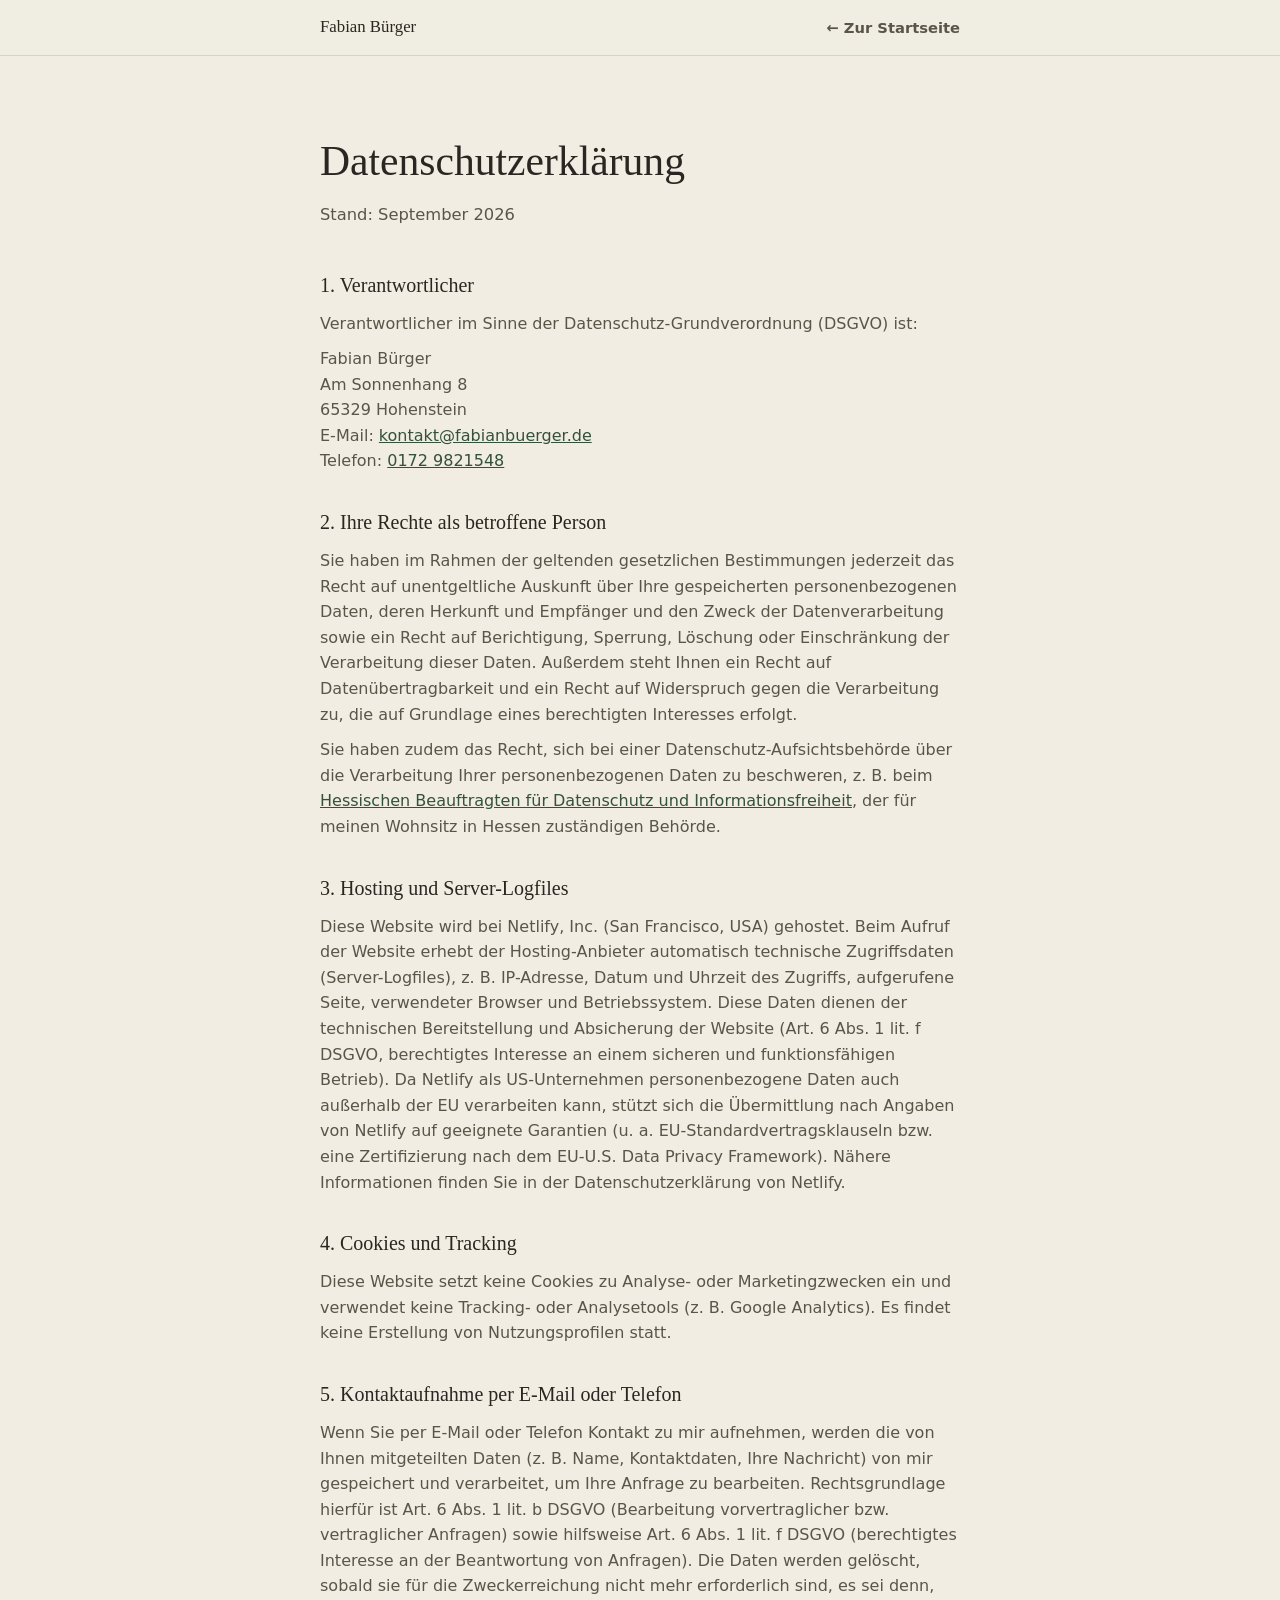
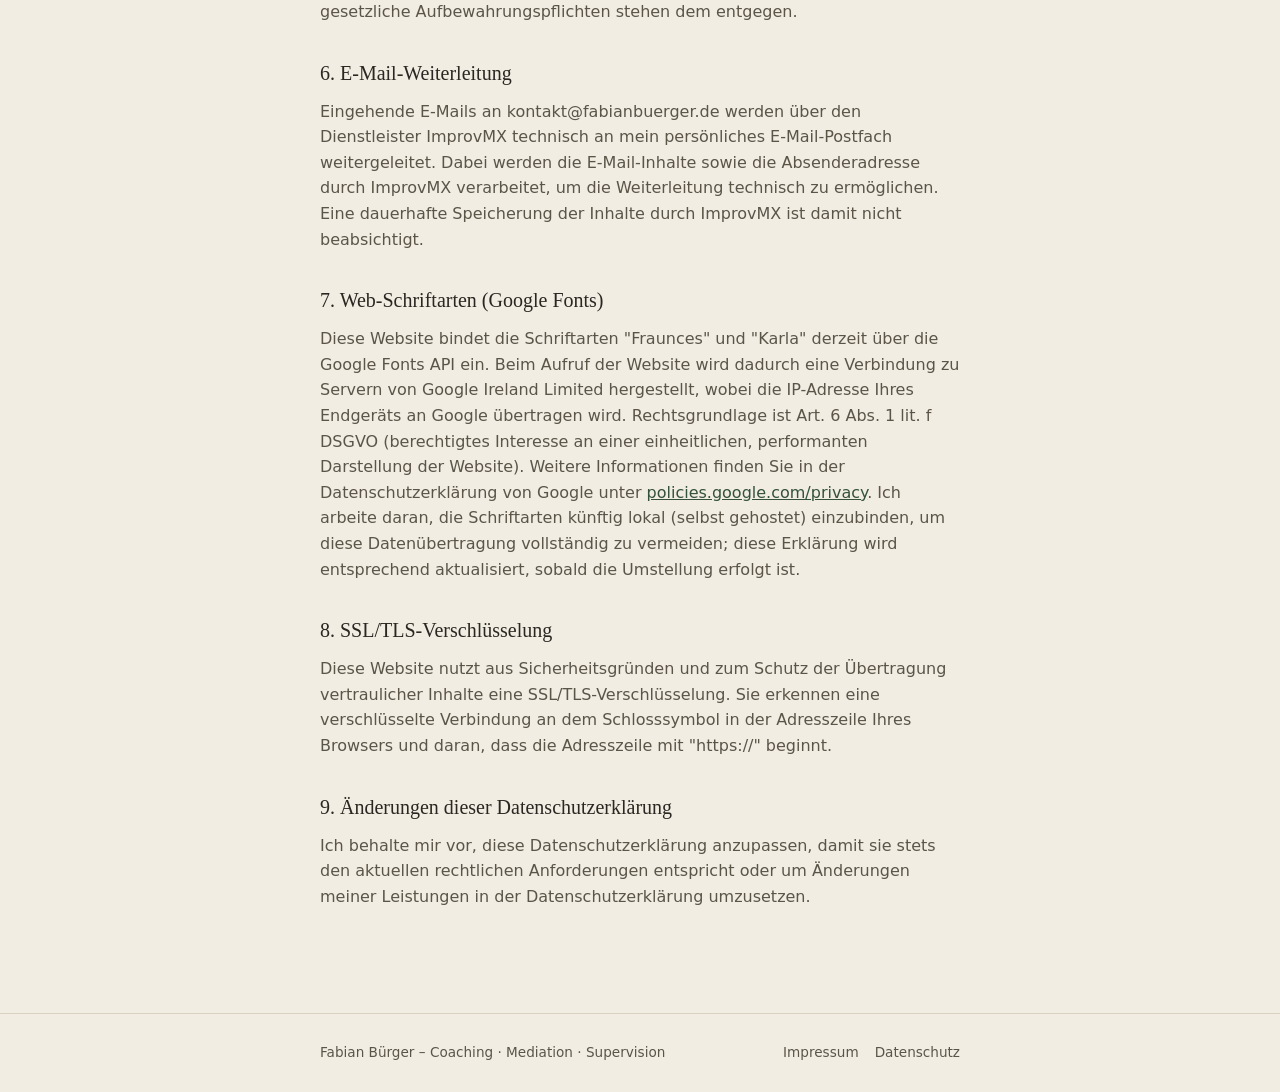
==== datenschutz.html @ 9b211575 "Create datenschutz.html" ====
<!DOCTYPE html>
<html lang="de">
<head>
<meta charset="UTF-8">
<meta name="viewport" content="width=device-width, initial-scale=1.0">
<meta name="description" content="Datenschutzerklärung von Fabian Bürger – Coaching, Mediation und Supervision.">
<meta name="robots" content="index, follow">
<link rel="canonical" href="https://fabianbuerger.de/datenschutz.html">
<title>Datenschutzerklärung – Fabian Bürger</title>
<style>
  :root{
    --bg: #F1EDE3;
    --bg-alt: #E7E2D2;
    --card: #FBFAF6;
    --ink: #2A2621;
    --ink-soft: #5B5548;
    --accent: #33513C;
    --accent-ink: #F1EDE3;
    --accent-soft: #DCE3D2;
    --line: #D9D2C0;
    --focus: #33513C;
  }
  @media (prefers-color-scheme: dark){
    :root:not([data-theme="light"]){
      --bg: #17150F;
      --bg-alt: #201D16;
      --card: #1E1B14;
      --ink: #EDE7D9;
      --ink-soft: #AFA791;
      --accent: #8CB393;
      --accent-ink: #14170F;
      --accent-soft: #2B3527;
      --line: #38331F;
      --focus: #8CB393;
    }
  }
  :root[data-theme="dark"]{
    --bg: #17150F;
    --bg-alt: #201D16;
    --card: #1E1B14;
    --ink: #EDE7D9;
    --ink-soft: #AFA791;
    --accent: #8CB393;
    --accent-ink: #14170F;
    --accent-soft: #2B3527;
    --line: #38331F;
    --focus: #8CB393;
  }
  *{box-sizing:border-box;}
  body{
    margin:0;
    background:var(--bg);
    color:var(--ink);
    font-family:'Karla', ui-sans-serif, system-ui, sans-serif;
    line-height:1.6;
    -webkit-font-smoothing:antialiased;
  }
  h1,h2{
    font-family:'Fraunces', Georgia, 'Times New Roman', serif;
    font-weight:500;
    text-wrap:balance;
    color:var(--ink);
  }
  a{color:var(--accent);}
  a:focus-visible{outline:2px solid var(--focus); outline-offset:3px;}
  .wrap{max-width:720px; margin-inline:auto; padding-inline:clamp(16px, 5vw, 40px);}
  header.site{
    border-bottom:1px solid var(--line);
    background:color-mix(in srgb, var(--bg) 88%, transparent);
  }
  .nav-row{display:flex; align-items:center; justify-content:space-between; padding-block:14px; gap:16px;}
  .wordmark{
    font-family:'Fraunces', serif; font-weight:500; font-size:1.05rem;
    text-decoration:none; color:var(--ink);
  }
  .back-link{font-size:0.92rem; font-weight:600; color:var(--ink-soft); text-decoration:none;}
  .back-link:hover{color:var(--accent);}
  main{padding-block:clamp(40px, 8vw, 72px);}
  h1{font-size:clamp(2rem, 4.5vw, 2.6rem); margin:0 0 8px;}
  main > .wrap > p.lede{color:var(--ink-soft); margin:0 0 40px; font-size:1.02rem;}
  section{margin-bottom:32px;}
  h2{font-size:1.25rem; margin:0 0 10px;}
  p{margin:0 0 10px; color:var(--ink-soft); font-size:1rem;}
  p strong{color:var(--ink);}
  ul{margin:0 0 10px; padding-left:20px; color:var(--ink-soft);}
  li{margin-bottom:4px;}
  address{font-style:normal; color:var(--ink-soft);}
  footer.site{
    border-top:1px solid var(--line);
    padding-block:28px;
    font-size:0.85rem;
    color:var(--ink-soft);
  }
  footer.site .wrap{display:flex; justify-content:space-between; flex-wrap:wrap; gap:8px;}
  .footer-links{display:flex; gap:16px;}
  .footer-links a{color:var(--ink-soft); text-decoration:none;}
  .footer-links a:hover{color:var(--accent);}
</style>
</head>
<body>

<header class="site">
  <div class="wrap nav-row">
    <a class="wordmark" href="/">Fabian Bürger</a>
    <a class="back-link" href="/">&larr; Zur Startseite</a>
  </div>
</header>

<main>
  <div class="wrap">
    <h1>Datenschutzerklärung</h1>
    <p class="lede">Stand: September 2026</p>

    <section>
      <h2>1. Verantwortlicher</h2>
      <p>Verantwortlicher im Sinne der Datenschutz-Grundverordnung (DSGVO) ist:</p>
      <address>
        Fabian Bürger<br>
        Am Sonnenhang 8<br>
        65329 Hohenstein<br>
        E-Mail: <a href="mailto:kontakt@fabianbuerger.de">kontakt@fabianbuerger.de</a><br>
        Telefon: <a href="tel:+491729821548">0172 9821548</a>
      </address>
    </section>

    <section>
      <h2>2. Ihre Rechte als betroffene Person</h2>
      <p>Sie haben im Rahmen der geltenden gesetzlichen Bestimmungen jederzeit das Recht auf unentgeltliche
      Auskunft über Ihre gespeicherten personenbezogenen Daten, deren Herkunft und Empfänger und den Zweck
      der Datenverarbeitung sowie ein Recht auf Berichtigung, Sperrung, Löschung oder Einschränkung der
      Verarbeitung dieser Daten. Außerdem steht Ihnen ein Recht auf Datenübertragbarkeit und ein Recht auf
      Widerspruch gegen die Verarbeitung zu, die auf Grundlage eines berechtigten Interesses erfolgt.</p>
      <p>Sie haben zudem das Recht, sich bei einer Datenschutz-Aufsichtsbehörde über die Verarbeitung Ihrer
      personenbezogenen Daten zu beschweren, z.&nbsp;B. beim
      <a href="https://datenschutz.hessen.de" target="_blank" rel="noopener">Hessischen Beauftragten für
      Datenschutz und Informationsfreiheit</a>, der für meinen Wohnsitz in Hessen zuständigen Behörde.</p>
    </section>

    <section>
      <h2>3. Hosting und Server-Logfiles</h2>
      <p>Diese Website wird bei Netlify, Inc. (San Francisco, USA) gehostet. Beim Aufruf der Website
      erhebt der Hosting-Anbieter automatisch technische Zugriffsdaten (Server-Logfiles), z.&nbsp;B.
      IP-Adresse, Datum und Uhrzeit des Zugriffs, aufgerufene Seite, verwendeter Browser und
      Betriebssystem. Diese Daten dienen der technischen Bereitstellung und Absicherung der Website
      (Art. 6 Abs. 1 lit. f DSGVO, berechtigtes Interesse an einem sicheren und funktionsfähigen Betrieb).
      Da Netlify als US-Unternehmen personenbezogene Daten auch außerhalb der EU verarbeiten kann, stützt
      sich die Übermittlung nach Angaben von Netlify auf geeignete Garantien (u.&nbsp;a.
      EU-Standardvertragsklauseln bzw. eine Zertifizierung nach dem EU-U.S. Data Privacy Framework).
      Nähere Informationen finden Sie in der Datenschutzerklärung von Netlify.</p>
    </section>

    <section>
      <h2>4. Cookies und Tracking</h2>
      <p>Diese Website setzt keine Cookies zu Analyse- oder Marketingzwecken ein und verwendet keine
      Tracking- oder Analysetools (z.&nbsp;B. Google Analytics). Es findet keine Erstellung von
      Nutzungsprofilen statt.</p>
    </section>

    <section>
      <h2>5. Kontaktaufnahme per E-Mail oder Telefon</h2>
      <p>Wenn Sie per E-Mail oder Telefon Kontakt zu mir aufnehmen, werden die von Ihnen mitgeteilten
      Daten (z.&nbsp;B. Name, Kontaktdaten, Ihre Nachricht) von mir gespeichert und verarbeitet, um Ihre
      Anfrage zu bearbeiten. Rechtsgrundlage hierfür ist Art. 6 Abs. 1 lit. b DSGVO (Bearbeitung
      vorvertraglicher bzw. vertraglicher Anfragen) sowie hilfsweise Art. 6 Abs. 1 lit. f DSGVO
      (berechtigtes Interesse an der Beantwortung von Anfragen). Die Daten werden gelöscht, sobald sie
      für die Zweckerreichung nicht mehr erforderlich sind, es sei denn, gesetzliche
      Aufbewahrungspflichten stehen dem entgegen.</p>
    </section>

    <section>
      <h2>6. E-Mail-Weiterleitung</h2>
      <p>Eingehende E-Mails an kontakt@fabianbuerger.de werden über den Dienstleister ImprovMX technisch
      an mein persönliches E-Mail-Postfach weitergeleitet. Dabei werden die E-Mail-Inhalte sowie die
      Absenderadresse durch ImprovMX verarbeitet, um die Weiterleitung technisch zu ermöglichen. Eine
      dauerhafte Speicherung der Inhalte durch ImprovMX ist damit nicht beabsichtigt.</p>
    </section>

    <section>
      <h2>7. Web-Schriftarten (Google Fonts)</h2>
      <p>Diese Website bindet die Schriftarten "Fraunces" und "Karla" derzeit über die Google Fonts API
      ein. Beim Aufruf der Website wird dadurch eine Verbindung zu Servern von Google Ireland Limited
      hergestellt, wobei die IP-Adresse Ihres Endgeräts an Google übertragen wird. Rechtsgrundlage ist
      Art. 6 Abs. 1 lit. f DSGVO (berechtigtes Interesse an einer einheitlichen, performanten
      Darstellung der Website). Weitere Informationen finden Sie in der Datenschutzerklärung von Google
      unter <a href="https://policies.google.com/privacy" target="_blank" rel="noopener">policies.google.com/privacy</a>.
      Ich arbeite daran, die Schriftarten künftig lokal (selbst gehostet) einzubinden, um diese
      Datenübertragung vollständig zu vermeiden; diese Erklärung wird entsprechend aktualisiert, sobald
      die Umstellung erfolgt ist.</p>
    </section>

    <section>
      <h2>8. SSL/TLS-Verschlüsselung</h2>
      <p>Diese Website nutzt aus Sicherheitsgründen und zum Schutz der Übertragung vertraulicher Inhalte
      eine SSL/TLS-Verschlüsselung. Sie erkennen eine verschlüsselte Verbindung an dem Schlosssymbol in
      der Adresszeile Ihres Browsers und daran, dass die Adresszeile mit "https://" beginnt.</p>
    </section>

    <section>
      <h2>9. Änderungen dieser Datenschutzerklärung</h2>
      <p>Ich behalte mir vor, diese Datenschutzerklärung anzupassen, damit sie stets den aktuellen
      rechtlichen Anforderungen entspricht oder um Änderungen meiner Leistungen in der
      Datenschutzerklärung umzusetzen.</p>
    </section>
  </div>
</main>

<footer class="site">
  <div class="wrap">
    <span>Fabian Bürger &ndash; Coaching · Mediation · Supervision</span>
    <nav class="footer-links">
      <a href="/impressum.html">Impressum</a>
      <a href="/datenschutz.html">Datenschutz</a>
    </nav>
  </div>
</footer>

</body>
</html>
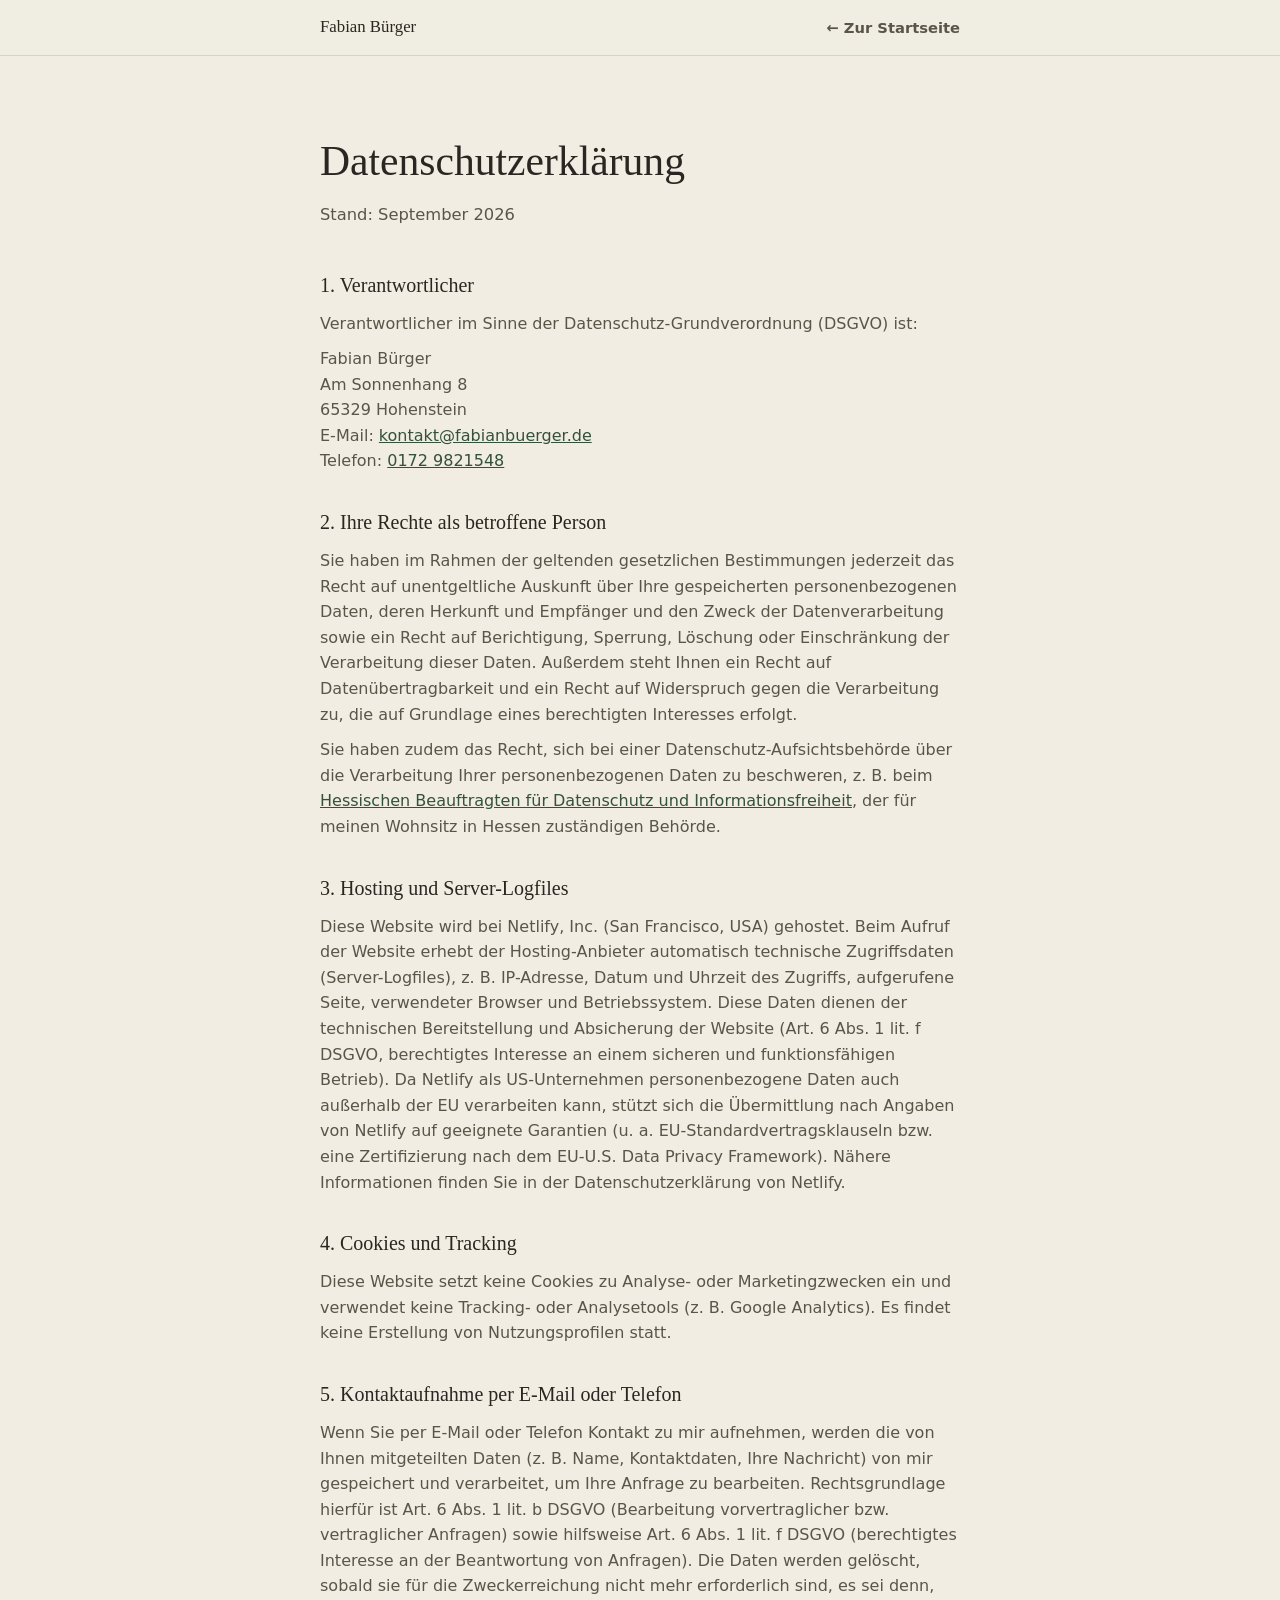
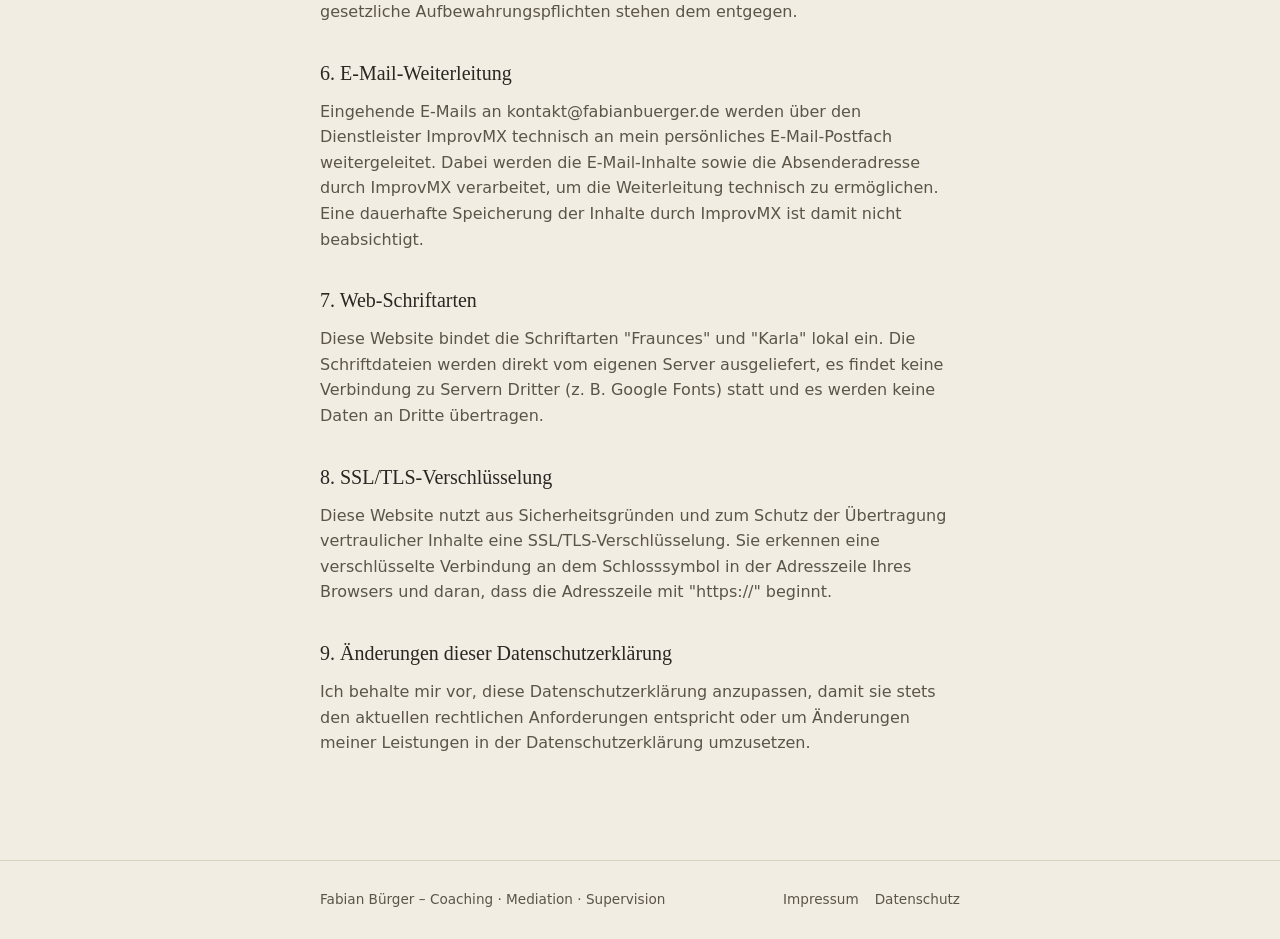
==== commit 3431a68e: "Google Fonts selbst gehostet (Datenschutz), 20->25 Min bereits umgesetzt Co-Authored-By: Claude Sonn" ====
--- a/datenschutz.html
+++ b/datenschutz.html
@@ -176,16 +176,10 @@
     </section>
 
     <section>
-      <h2>7. Web-Schriftarten (Google Fonts)</h2>
-      <p>Diese Website bindet die Schriftarten "Fraunces" und "Karla" derzeit über die Google Fonts API
-      ein. Beim Aufruf der Website wird dadurch eine Verbindung zu Servern von Google Ireland Limited
-      hergestellt, wobei die IP-Adresse Ihres Endgeräts an Google übertragen wird. Rechtsgrundlage ist
-      Art. 6 Abs. 1 lit. f DSGVO (berechtigtes Interesse an einer einheitlichen, performanten
-      Darstellung der Website). Weitere Informationen finden Sie in der Datenschutzerklärung von Google
-      unter <a href="https://policies.google.com/privacy" target="_blank" rel="noopener">policies.google.com/privacy</a>.
-      Ich arbeite daran, die Schriftarten künftig lokal (selbst gehostet) einzubinden, um diese
-      Datenübertragung vollständig zu vermeiden; diese Erklärung wird entsprechend aktualisiert, sobald
-      die Umstellung erfolgt ist.</p>
+      <h2>7. Web-Schriftarten</h2>
+      <p>Diese Website bindet die Schriftarten "Fraunces" und "Karla" lokal ein. Die Schriftdateien
+      werden direkt vom eigenen Server ausgeliefert, es findet keine Verbindung zu Servern Dritter
+      (z.&nbsp;B. Google Fonts) statt und es werden keine Daten an Dritte übertragen.</p>
     </section>
 
     <section>
@@ -216,4 +210,3 @@
 
 </body>
 </html>
-
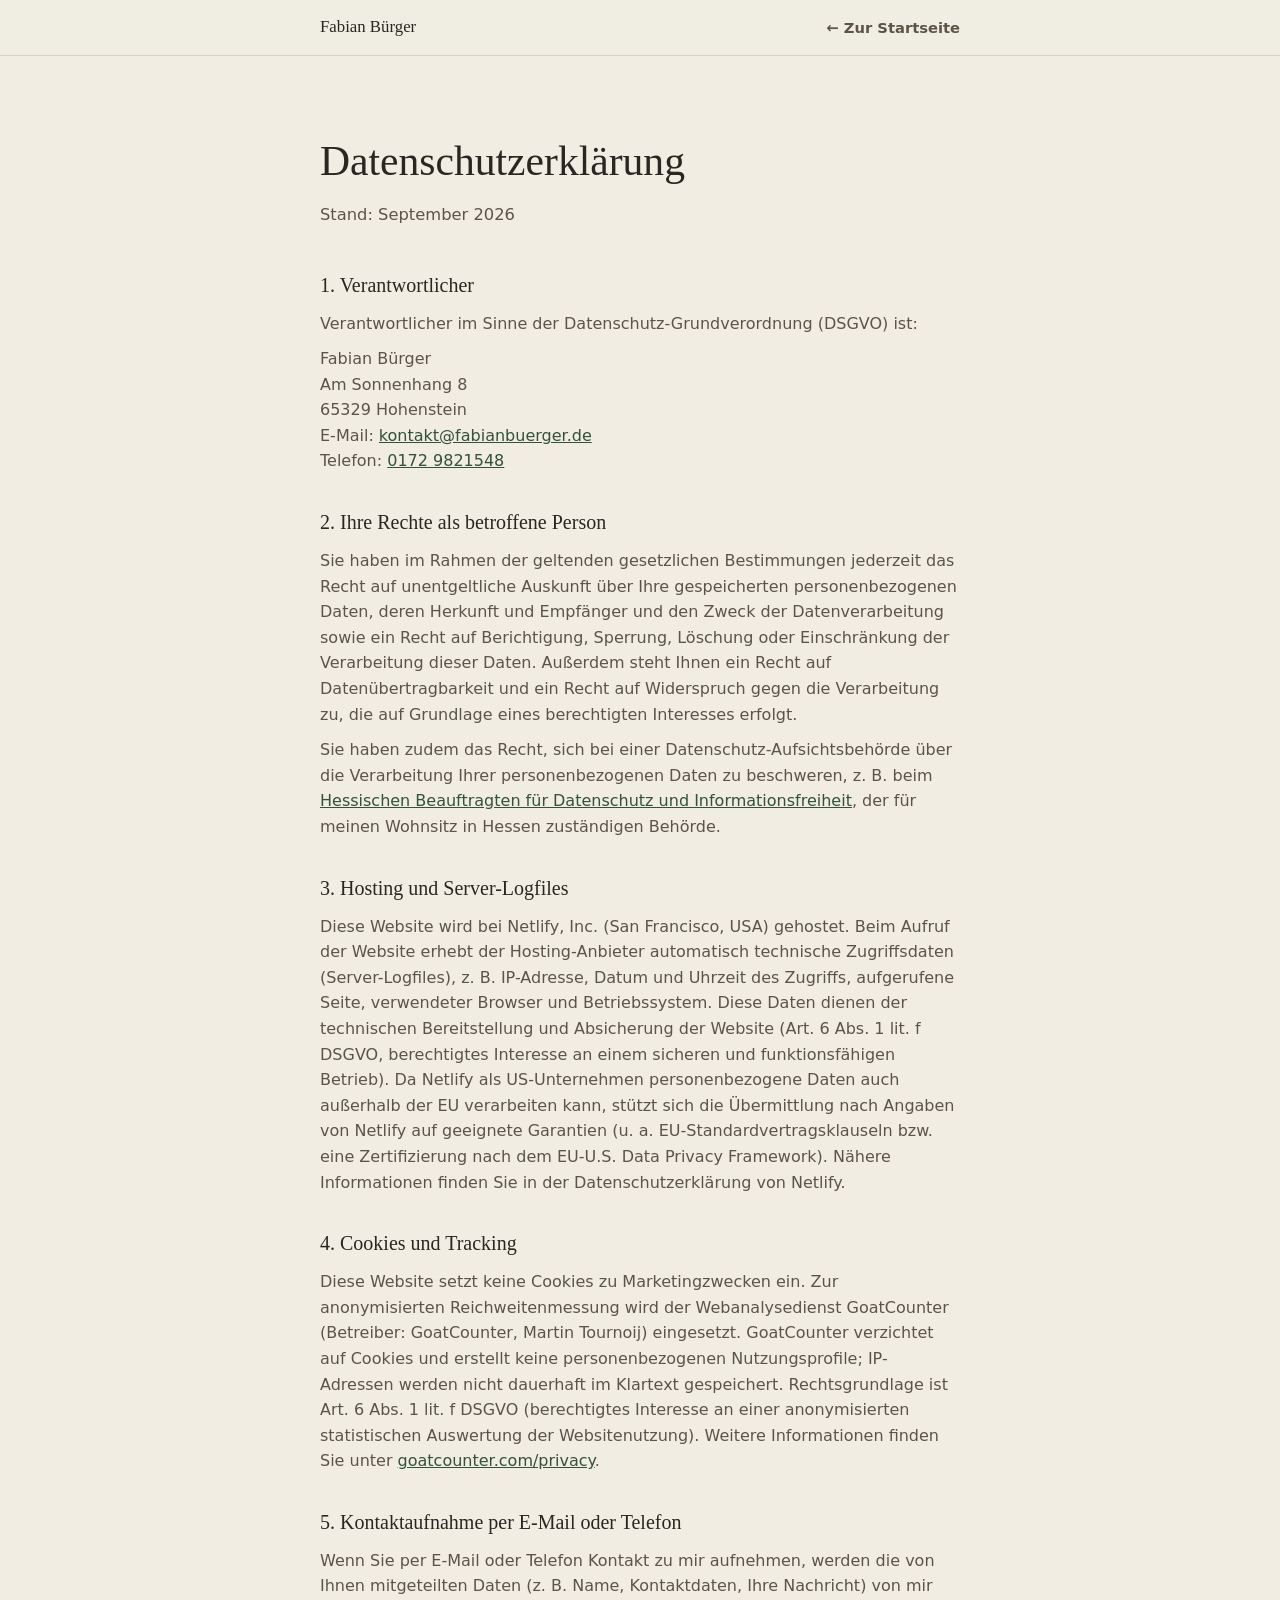
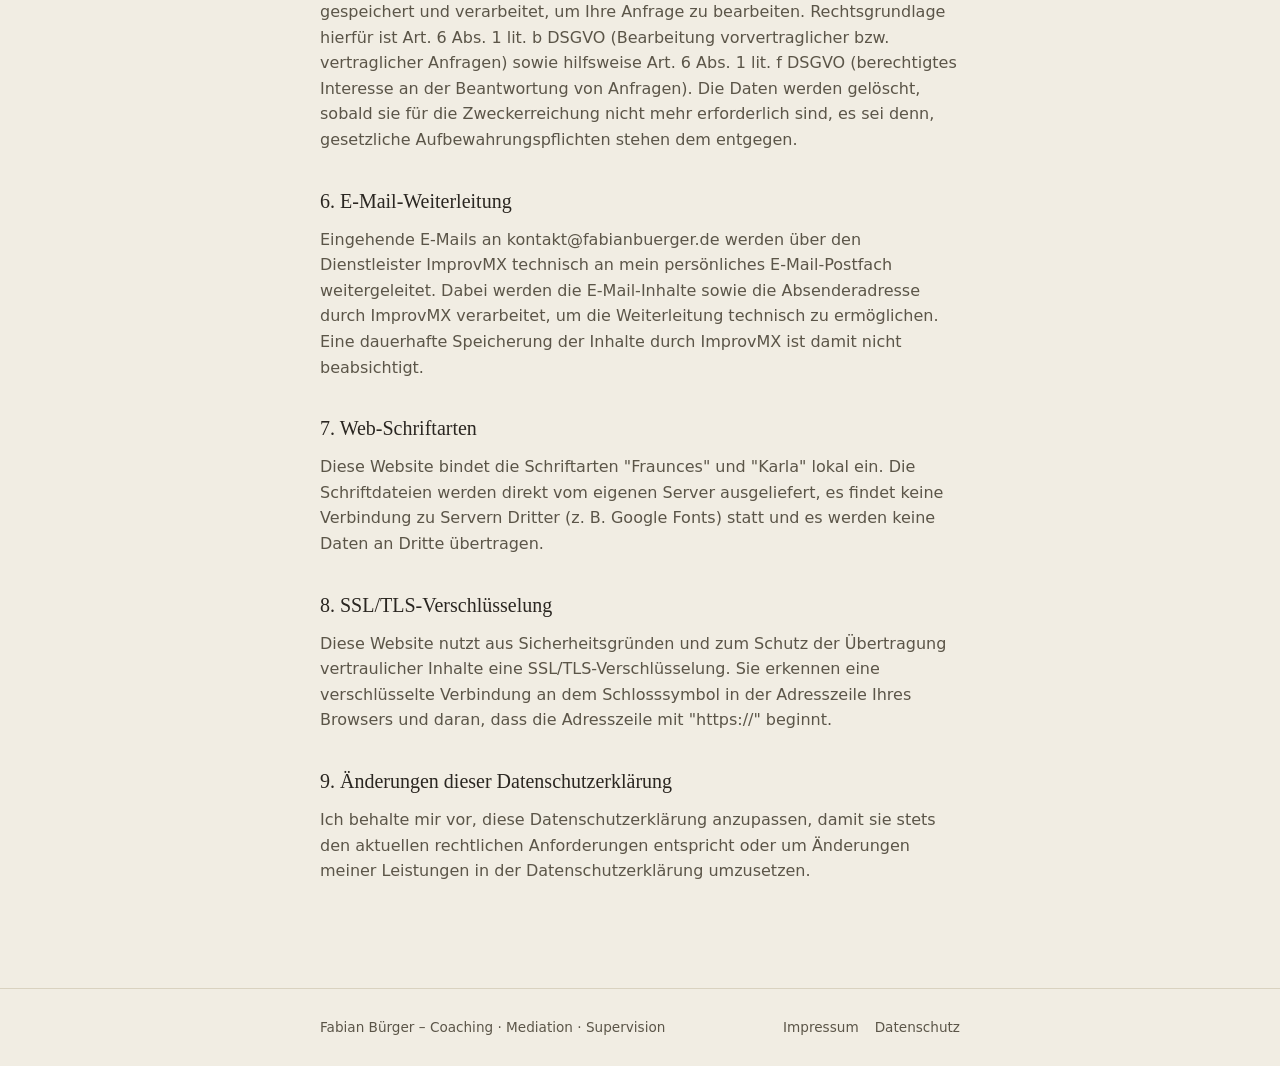
==== commit 04e5accd: "Kontaktformular, Kontakt-Layout, Venn-Diagramm, Zitat, SEO-Titel, Datenschutz/Impressum-Updates, Sit" ====
--- a/datenschutz.html
+++ b/datenschutz.html
@@ -7,6 +7,9 @@
 <meta name="robots" content="index, follow">
 <link rel="canonical" href="https://fabianbuerger.de/datenschutz.html">
 <title>Datenschutzerklärung – Fabian Bürger</title>
+<link rel="icon" href="/favicon.svg" type="image/svg+xml">
+<link rel="icon" href="/favicon.ico" sizes="any">
+<link rel="apple-touch-icon" href="/apple-touch-icon.png">
 <style>
   :root{
     --bg: #F1EDE3;
@@ -151,9 +154,13 @@
 
     <section>
       <h2>4. Cookies und Tracking</h2>
-      <p>Diese Website setzt keine Cookies zu Analyse- oder Marketingzwecken ein und verwendet keine
-      Tracking- oder Analysetools (z.&nbsp;B. Google Analytics). Es findet keine Erstellung von
-      Nutzungsprofilen statt.</p>
+      <p>Diese Website setzt keine Cookies zu Marketingzwecken ein. Zur anonymisierten Reichweitenmessung
+      wird der Webanalysedienst GoatCounter (Betreiber: GoatCounter, Martin Tournoij) eingesetzt.
+      GoatCounter verzichtet auf Cookies und erstellt keine personenbezogenen Nutzungsprofile; IP-Adressen
+      werden nicht dauerhaft im Klartext gespeichert. Rechtsgrundlage ist Art. 6 Abs. 1 lit. f DSGVO
+      (berechtigtes Interesse an einer anonymisierten statistischen Auswertung der Websitenutzung).
+      Weitere Informationen finden Sie unter
+      <a href="https://www.goatcounter.com/privacy" target="_blank" rel="noopener">goatcounter.com/privacy</a>.</p>
     </section>
 
     <section>
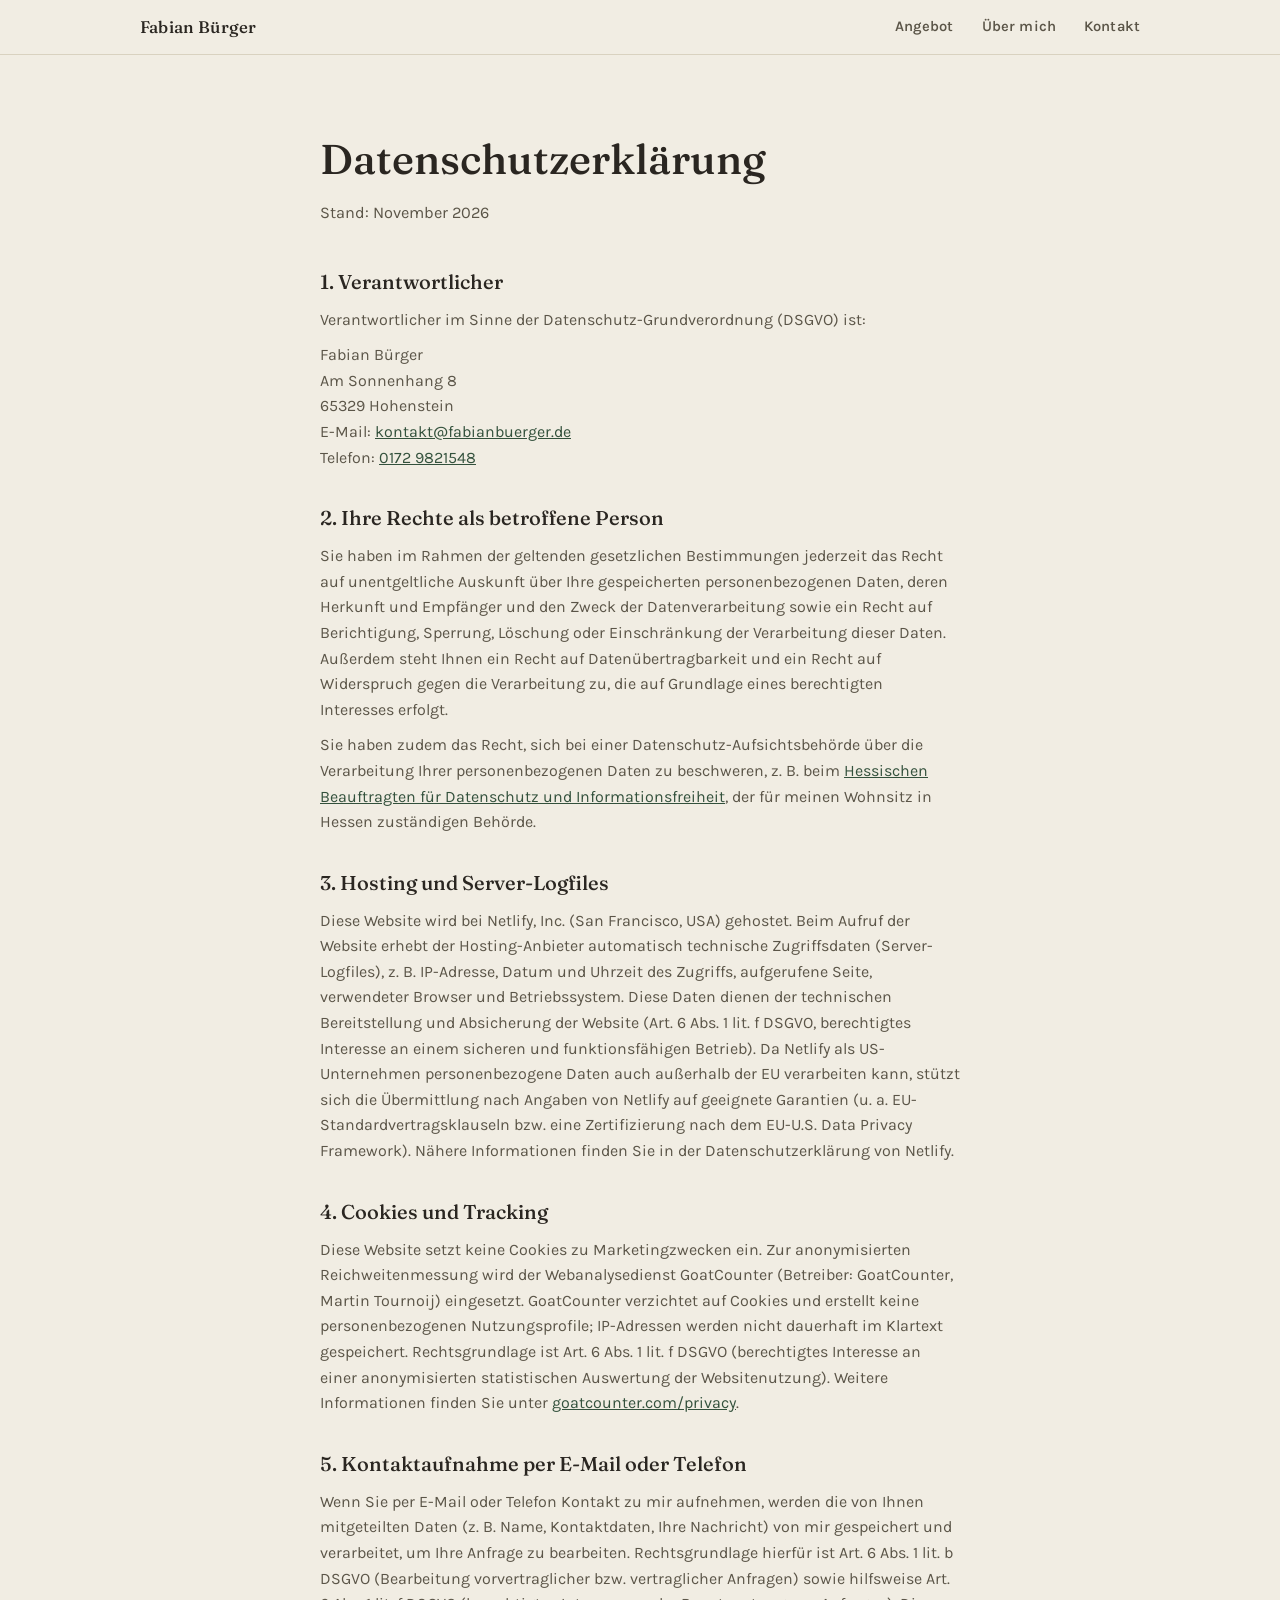
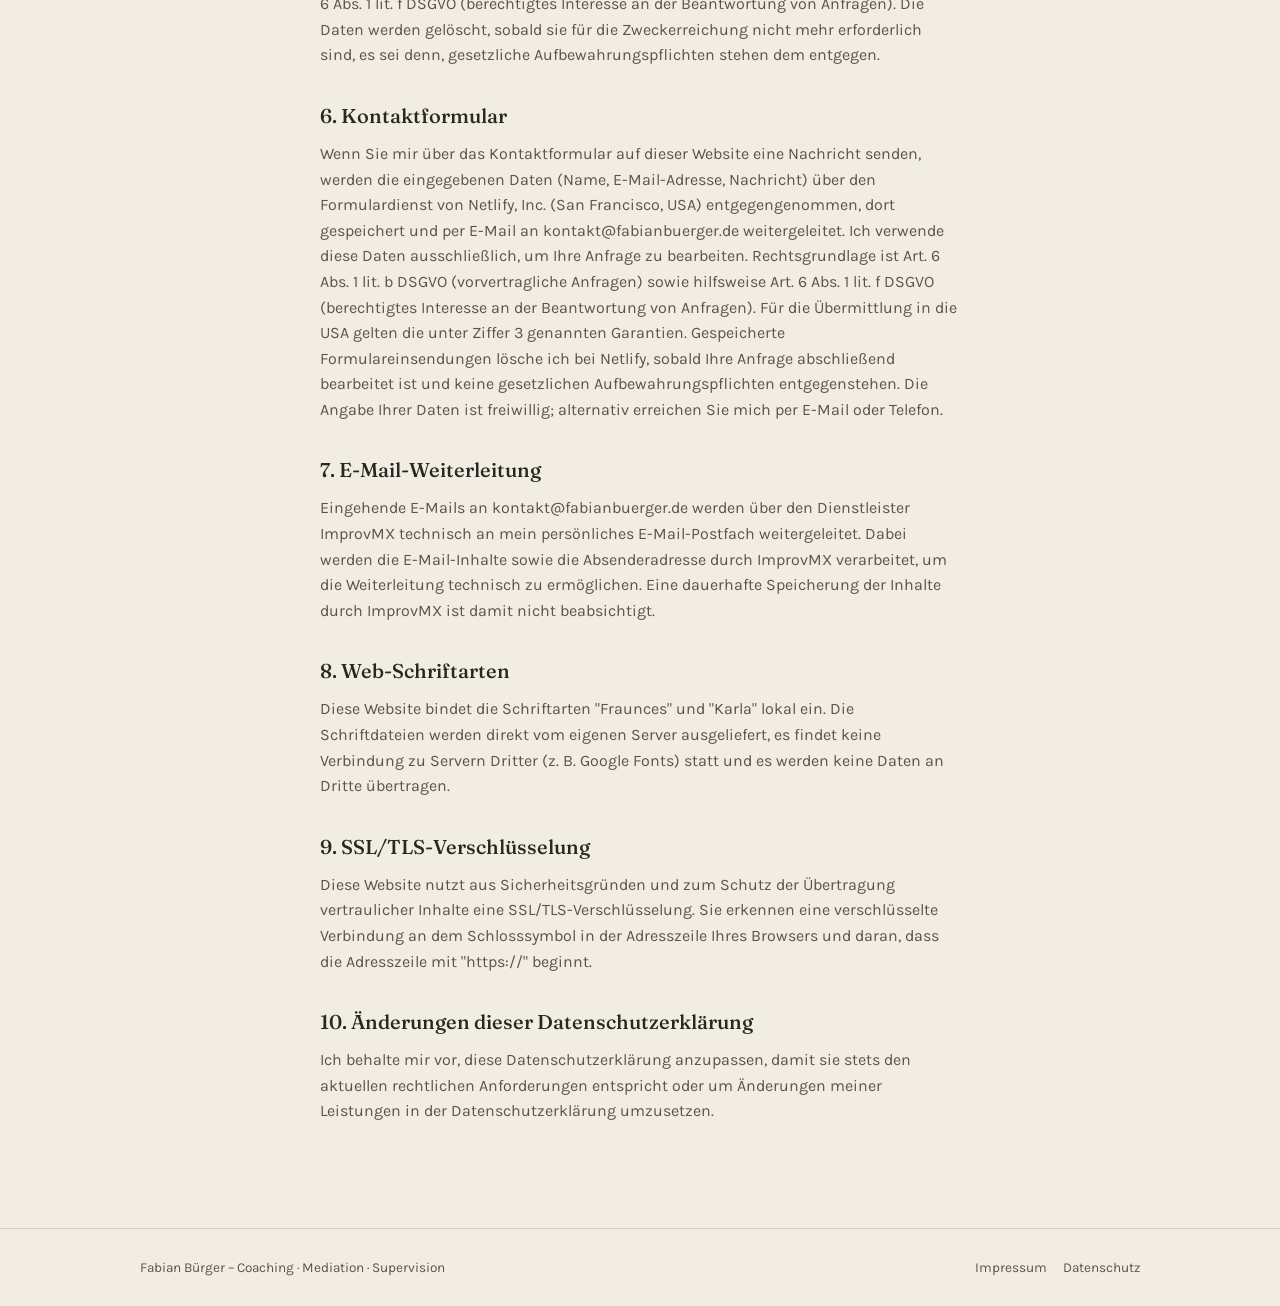
==== commit 306f8ac3: "Website in Unterseiten aufgeteilt, Datenschutz um Kontaktformular ergänzt - Neue Seiten: Angebot, Üb" ====
--- a/datenschutz.html
+++ b/datenschutz.html
@@ -10,109 +10,28 @@
 <link rel="icon" href="/favicon.svg" type="image/svg+xml">
 <link rel="icon" href="/favicon.ico" sizes="any">
 <link rel="apple-touch-icon" href="/apple-touch-icon.png">
-<style>
-  :root{
-    --bg: #F1EDE3;
-    --bg-alt: #E7E2D2;
-    --card: #FBFAF6;
-    --ink: #2A2621;
-    --ink-soft: #5B5548;
-    --accent: #33513C;
-    --accent-ink: #F1EDE3;
-    --accent-soft: #DCE3D2;
-    --line: #D9D2C0;
-    --focus: #33513C;
-  }
-  @media (prefers-color-scheme: dark){
-    :root:not([data-theme="light"]){
-      --bg: #17150F;
-      --bg-alt: #201D16;
-      --card: #1E1B14;
-      --ink: #EDE7D9;
-      --ink-soft: #AFA791;
-      --accent: #8CB393;
-      --accent-ink: #14170F;
-      --accent-soft: #2B3527;
-      --line: #38331F;
-      --focus: #8CB393;
-    }
-  }
-  :root[data-theme="dark"]{
-    --bg: #17150F;
-    --bg-alt: #201D16;
-    --card: #1E1B14;
-    --ink: #EDE7D9;
-    --ink-soft: #AFA791;
-    --accent: #8CB393;
-    --accent-ink: #14170F;
-    --accent-soft: #2B3527;
-    --line: #38331F;
-    --focus: #8CB393;
-  }
-  *{box-sizing:border-box;}
-  body{
-    margin:0;
-    background:var(--bg);
-    color:var(--ink);
-    font-family:'Karla', ui-sans-serif, system-ui, sans-serif;
-    line-height:1.6;
-    -webkit-font-smoothing:antialiased;
-  }
-  h1,h2{
-    font-family:'Fraunces', Georgia, 'Times New Roman', serif;
-    font-weight:500;
-    text-wrap:balance;
-    color:var(--ink);
-  }
-  a{color:var(--accent);}
-  a:focus-visible{outline:2px solid var(--focus); outline-offset:3px;}
-  .wrap{max-width:720px; margin-inline:auto; padding-inline:clamp(16px, 5vw, 40px);}
-  header.site{
-    border-bottom:1px solid var(--line);
-    background:color-mix(in srgb, var(--bg) 88%, transparent);
-  }
-  .nav-row{display:flex; align-items:center; justify-content:space-between; padding-block:14px; gap:16px;}
-  .wordmark{
-    font-family:'Fraunces', serif; font-weight:500; font-size:1.05rem;
-    text-decoration:none; color:var(--ink);
-  }
-  .back-link{font-size:0.92rem; font-weight:600; color:var(--ink-soft); text-decoration:none;}
-  .back-link:hover{color:var(--accent);}
-  main{padding-block:clamp(40px, 8vw, 72px);}
-  h1{font-size:clamp(2rem, 4.5vw, 2.6rem); margin:0 0 8px;}
-  main > .wrap > p.lede{color:var(--ink-soft); margin:0 0 40px; font-size:1.02rem;}
-  section{margin-bottom:32px;}
-  h2{font-size:1.25rem; margin:0 0 10px;}
-  p{margin:0 0 10px; color:var(--ink-soft); font-size:1rem;}
-  p strong{color:var(--ink);}
-  ul{margin:0 0 10px; padding-left:20px; color:var(--ink-soft);}
-  li{margin-bottom:4px;}
-  address{font-style:normal; color:var(--ink-soft);}
-  footer.site{
-    border-top:1px solid var(--line);
-    padding-block:28px;
-    font-size:0.85rem;
-    color:var(--ink-soft);
-  }
-  footer.site .wrap{display:flex; justify-content:space-between; flex-wrap:wrap; gap:8px;}
-  .footer-links{display:flex; gap:16px;}
-  .footer-links a{color:var(--ink-soft); text-decoration:none;}
-  .footer-links a:hover{color:var(--accent);}
-</style>
+<link rel="stylesheet" href="/style.css">
 </head>
 <body>
 
 <header class="site">
   <div class="wrap nav-row">
     <a class="wordmark" href="/">Fabian Bürger</a>
-    <a class="back-link" href="/">&larr; Zur Startseite</a>
+    <button type="button" class="burger" aria-label="Menü" aria-expanded="false" aria-controls="site-nav">
+      <svg viewBox="0 0 24 24" fill="none" stroke-width="2" stroke-linecap="round" aria-hidden="true"><path d="M3 6h18M3 12h18M3 18h18"/></svg>
+    </button>
+    <nav class="links" id="site-nav" aria-label="Hauptnavigation">
+      <a href="/angebot">Angebot</a>
+      <a href="/ueber-mich">Über mich</a>
+      <a href="/kontakt">Kontakt</a>
+    </nav>
   </div>
 </header>
 
-<main>
+<main class="legal">
   <div class="wrap">
     <h1>Datenschutzerklärung</h1>
-    <p class="lede">Stand: September 2026</p>
+    <p class="lede">Stand: November 2026</p>
 
     <section>
       <h2>1. Verantwortlicher</h2>
@@ -174,8 +93,22 @@
       Aufbewahrungspflichten stehen dem entgegen.</p>
     </section>
 
+    <section id="kontaktformular">
+      <h2>6. Kontaktformular</h2>
+      <p>Wenn Sie mir über das Kontaktformular auf dieser Website eine Nachricht senden, werden die
+      eingegebenen Daten (Name, E-Mail-Adresse, Nachricht) über den Formulardienst von Netlify, Inc.
+      (San Francisco, USA) entgegengenommen, dort gespeichert und per E-Mail an
+      kontakt@fabianbuerger.de weitergeleitet. Ich verwende diese Daten ausschließlich, um Ihre Anfrage
+      zu bearbeiten. Rechtsgrundlage ist Art. 6 Abs. 1 lit. b DSGVO (vorvertragliche Anfragen) sowie
+      hilfsweise Art. 6 Abs. 1 lit. f DSGVO (berechtigtes Interesse an der Beantwortung von Anfragen).
+      Für die Übermittlung in die USA gelten die unter Ziffer 3 genannten Garantien. Gespeicherte
+      Formulareinsendungen lösche ich bei Netlify, sobald Ihre Anfrage abschließend bearbeitet ist und
+      keine gesetzlichen Aufbewahrungspflichten entgegenstehen. Die Angabe Ihrer Daten ist freiwillig;
+      alternativ erreichen Sie mich per E-Mail oder Telefon.</p>
+    </section>
+
     <section>
-      <h2>6. E-Mail-Weiterleitung</h2>
+      <h2>7. E-Mail-Weiterleitung</h2>
       <p>Eingehende E-Mails an kontakt@fabianbuerger.de werden über den Dienstleister ImprovMX technisch
       an mein persönliches E-Mail-Postfach weitergeleitet. Dabei werden die E-Mail-Inhalte sowie die
       Absenderadresse durch ImprovMX verarbeitet, um die Weiterleitung technisch zu ermöglichen. Eine
@@ -183,21 +116,21 @@
     </section>
 
     <section>
-      <h2>7. Web-Schriftarten</h2>
+      <h2>8. Web-Schriftarten</h2>
       <p>Diese Website bindet die Schriftarten "Fraunces" und "Karla" lokal ein. Die Schriftdateien
       werden direkt vom eigenen Server ausgeliefert, es findet keine Verbindung zu Servern Dritter
       (z.&nbsp;B. Google Fonts) statt und es werden keine Daten an Dritte übertragen.</p>
     </section>
 
     <section>
-      <h2>8. SSL/TLS-Verschlüsselung</h2>
+      <h2>9. SSL/TLS-Verschlüsselung</h2>
       <p>Diese Website nutzt aus Sicherheitsgründen und zum Schutz der Übertragung vertraulicher Inhalte
       eine SSL/TLS-Verschlüsselung. Sie erkennen eine verschlüsselte Verbindung an dem Schlosssymbol in
       der Adresszeile Ihres Browsers und daran, dass die Adresszeile mit "https://" beginnt.</p>
     </section>
 
     <section>
-      <h2>9. Änderungen dieser Datenschutzerklärung</h2>
+      <h2>10. Änderungen dieser Datenschutzerklärung</h2>
       <p>Ich behalte mir vor, diese Datenschutzerklärung anzupassen, damit sie stets den aktuellen
       rechtlichen Anforderungen entspricht oder um Änderungen meiner Leistungen in der
       Datenschutzerklärung umzusetzen.</p>
@@ -215,5 +148,6 @@
   </div>
 </footer>
 
+<script src="/nav.js"></script>
 </body>
 </html>
--- a/style.css
+++ b/style.css
@@ -0,0 +1,613 @@
+@font-face{font-family:'Karla';font-style:normal;font-weight:400;font-display:swap;src:url('/fonts/karla-400.woff2') format('woff2');}
+@font-face{font-family:'Karla';font-style:normal;font-weight:500;font-display:swap;src:url('/fonts/karla-500.woff2') format('woff2');}
+@font-face{font-family:'Karla';font-style:normal;font-weight:600;font-display:swap;src:url('/fonts/karla-600.woff2') format('woff2');}
+@font-face{font-family:'Karla';font-style:normal;font-weight:700;font-display:swap;src:url('/fonts/karla-700.woff2') format('woff2');}
+@font-face{font-family:'Fraunces';font-style:normal;font-weight:400;font-display:swap;src:url('/fonts/fraunces-400.woff2') format('woff2');}
+@font-face{font-family:'Fraunces';font-style:normal;font-weight:500;font-display:swap;src:url('/fonts/fraunces-500.woff2') format('woff2');}
+@font-face{font-family:'Fraunces';font-style:normal;font-weight:600;font-display:swap;src:url('/fonts/fraunces-600.woff2') format('woff2');}
+@font-face{font-family:'Fraunces';font-style:italic;font-weight:500;font-display:swap;src:url('/fonts/fraunces-500italic.woff2') format('woff2');}
+
+:root{
+  --bg: #F1EDE3;
+  --bg-alt: #E7E2D2;
+  --card: #FBFAF6;
+  --ink: #2A2621;
+  --ink-soft: #5B5548;
+  --accent: #33513C;
+  --accent-ink: #F1EDE3;
+  --accent-soft: #DCE3D2;
+  --line: #D9D2C0;
+  --focus: #33513C;
+}
+@media (prefers-color-scheme: dark){
+  :root:not([data-theme="light"]){
+    --bg: #17150F;
+    --bg-alt: #201D16;
+    --card: #1E1B14;
+    --ink: #EDE7D9;
+    --ink-soft: #AFA791;
+    --accent: #8CB393;
+    --accent-ink: #14170F;
+    --accent-soft: #2B3527;
+    --line: #38331F;
+    --focus: #8CB393;
+  }
+}
+:root[data-theme="dark"]{
+  --bg: #17150F;
+  --bg-alt: #201D16;
+  --card: #1E1B14;
+  --ink: #EDE7D9;
+  --ink-soft: #AFA791;
+  --accent: #8CB393;
+  --accent-ink: #14170F;
+  --accent-soft: #2B3527;
+  --line: #38331F;
+  --focus: #8CB393;
+}
+
+*{box-sizing:border-box;}
+body{
+  background:var(--bg);
+  color:var(--ink);
+  font-family:'Karla', ui-sans-serif, system-ui, sans-serif;
+  line-height:1.55;
+  -webkit-font-smoothing:antialiased;
+  scroll-behavior:smooth;
+}
+@media (prefers-reduced-motion: reduce){
+  body{scroll-behavior:auto;}
+  *{animation-duration:0.001ms !important; transition-duration:0.001ms !important;}
+}
+
+h1,h2,h3{
+  font-family:'Fraunces', Georgia, 'Times New Roman', serif;
+  font-weight:500;
+  text-wrap:balance;
+  margin:0;
+  color:var(--ink);
+}
+
+a{color:var(--accent);}
+a:focus-visible, button:focus-visible, summary:focus-visible{
+  outline:2px solid var(--focus);
+  outline-offset:3px;
+}
+
+.wrap{
+  max-width:1080px;
+  margin-inline:auto;
+  padding-inline:clamp(16px, 5vw, 40px);
+}
+
+/* ---------- Header ---------- */
+header.site{
+  position:sticky;
+  top:env(safe-area-inset-top, 0px);
+  z-index:20;
+  background:color-mix(in srgb, var(--bg) 88%, transparent);
+  backdrop-filter:blur(8px);
+  border-bottom:1px solid var(--line);
+}
+.nav-row{
+  display:flex;
+  align-items:center;
+  justify-content:space-between;
+  padding-block:14px;
+  gap:16px;
+}
+.wordmark{
+  font-family:'Fraunces', serif;
+  font-weight:500;
+  font-size:1.05rem;
+  letter-spacing:0.01em;
+  text-decoration:none;
+  color:var(--ink);
+  white-space:nowrap;
+}
+nav.links{
+  display:flex;
+  gap:clamp(14px, 2.4vw, 28px);
+  flex-wrap:wrap;
+}
+nav.links a{
+  text-decoration:none;
+  color:var(--ink-soft);
+  font-size:0.92rem;
+  font-weight:600;
+  letter-spacing:0.01em;
+}
+nav.links a:hover{color:var(--accent);}
+.burger{display:none;}
+
+@media (max-width: 700px){
+  nav.links{
+    position:absolute;
+    inset-inline:0;
+    top:100%;
+    background:var(--bg);
+    border-bottom:1px solid var(--line);
+    flex-direction:column;
+    gap:2px;
+    padding:8px clamp(16px,5vw,40px) 16px;
+    display:none;
+  }
+  nav.links a{padding-block:8px; display:block;}
+  nav.links.open{display:flex;}
+  .burger{
+    display:inline-flex;
+    align-items:center;
+    justify-content:center;
+    width:38px; height:38px;
+    border:1px solid var(--line);
+    border-radius:8px;
+    background:var(--card);
+    cursor:pointer;
+  }
+  .burger svg{width:18px;height:18px;stroke:var(--ink);}
+}
+
+/* ---------- Hero ---------- */
+.hero{
+  padding-block:clamp(48px, 9vw, 96px) clamp(40px, 7vw, 72px);
+}
+.hero-grid{
+  display:grid;
+  grid-template-columns:1.15fr 0.85fr;
+  gap:clamp(24px, 5vw, 56px);
+  align-items:center;
+}
+@media (max-width: 780px){
+  .hero-grid{grid-template-columns:1fr;}
+}
+.eyebrow{
+  display:inline-block;
+  font-size:0.8rem;
+  font-weight:700;
+  letter-spacing:0.08em;
+  text-transform:uppercase;
+  color:var(--accent);
+  margin-bottom:14px;
+}
+.hero h1{
+  font-size:clamp(2.4rem, 6vw, 3.6rem);
+  line-height:1.05;
+}
+.hero .sub{
+  font-family:'Fraunces', serif;
+  font-style:italic;
+  font-weight:500;
+  font-size:clamp(1.15rem, 2.4vw, 1.4rem);
+  color:var(--ink-soft);
+  margin-top:14px;
+  max-width:34ch;
+}
+.hero p.lede{
+  margin-top:20px;
+  max-width:56ch;
+  font-size:1.05rem;
+  color:var(--ink-soft);
+}
+.badge{
+  display:inline-flex;
+  align-items:center;
+  gap:8px;
+  margin-top:22px;
+  padding:7px 14px;
+  border-radius:999px;
+  background:var(--accent-soft);
+  color:var(--accent);
+  font-size:0.85rem;
+  font-weight:700;
+}
+.badge::before{
+  content:"";
+  width:7px;height:7px;border-radius:50%;
+  background:var(--accent);
+  flex:none;
+}
+.badge-row{
+  display:flex;
+  flex-wrap:wrap;
+  gap:10px;
+  margin-top:22px;
+}
+.badge-row .badge{margin-top:0;}
+.badge-alt{
+  background:transparent;
+  border:1px solid var(--line);
+  color:var(--ink-soft);
+}
+.badge-alt::before{background:var(--ink-soft);}
+.cta-row{
+  display:flex;
+  flex-wrap:wrap;
+  gap:14px;
+  margin-top:30px;
+}
+.btn{
+  display:inline-flex;
+  align-items:center;
+  gap:8px;
+  padding:12px 22px;
+  border-radius:8px;
+  font-weight:700;
+  font-size:0.95rem;
+  text-decoration:none;
+  border:1px solid transparent;
+  cursor:pointer;
+}
+.btn-primary{background:var(--accent); color:var(--accent-ink);}
+.btn-primary:hover{opacity:0.92;}
+.btn-ghost{border-color:var(--line); color:var(--ink);}
+.btn-ghost:hover{border-color:var(--accent); color:var(--accent);}
+
+/* Venn motif */
+.venn{width:100%; max-width:220px; margin-inline:auto; display:block; flex:none;}
+.venn text{
+  font-family:'Karla', sans-serif;
+  font-weight:700;
+  font-size:16px;
+  fill:var(--ink);
+}
+.venn circle{fill-opacity:0.55;}
+
+/* Portrait */
+.portrait-frame{
+  position:relative;
+  border-radius:18px;
+  overflow:hidden;
+  border:1px solid var(--line);
+  aspect-ratio:4/5;
+  max-width:380px;
+  margin-inline:auto;
+  background:var(--card);
+}
+.portrait-frame img{
+  width:100%;
+  height:100%;
+  object-fit:cover;
+  object-position:50% 22%;
+  display:block;
+}
+.portrait-tag{
+  position:absolute;
+  left:14px; bottom:14px;
+  background:color-mix(in srgb, var(--bg) 88%, transparent);
+  backdrop-filter:blur(4px);
+  border:1px solid var(--line);
+  border-radius:8px;
+  padding:6px 12px;
+  font-size:0.82rem;
+  font-weight:700;
+  color:var(--ink);
+}
+
+.angebot-head{
+  display:flex;
+  align-items:center;
+  gap:clamp(20px, 4vw, 40px);
+  flex-wrap:wrap;
+}
+.angebot-head .section-head{margin-bottom:0; flex:1 1 320px;}
+
+/* ---------- Sections ---------- */
+section{padding-block:clamp(48px, 8vw, 84px);}
+section.alt{background:var(--bg-alt); border-block:1px solid var(--line);}
+.section-head{
+  max-width:62ch;
+  margin-bottom:clamp(28px, 5vw, 48px);
+}
+.section-head .eyebrow{margin-bottom:10px;}
+.section-head h2{font-size:clamp(1.7rem, 3.4vw, 2.2rem);}
+.section-head p{color:var(--ink-soft); margin-top:12px; font-size:1.02rem;}
+
+.prose{max-width:66ch; display:flex; flex-direction:column; gap:16px; font-size:1.02rem; color:var(--ink-soft);}
+.prose strong{color:var(--ink);}
+
+/* Timeline */
+.timeline{
+  display:flex;
+  flex-direction:column;
+  border-left:2px solid var(--line);
+  margin-left:6px;
+}
+.tl-item{
+  position:relative;
+  padding:0 0 32px 28px;
+}
+.tl-item:last-child{padding-bottom:0;}
+.tl-item::before{
+  content:"";
+  position:absolute;
+  left:-7px; top:4px;
+  width:12px; height:12px;
+  border-radius:50%;
+  background:var(--bg);
+  border:2px solid var(--accent);
+}
+.tl-item.future::before{background:var(--accent-soft); border-color:var(--ink-soft);}
+.tl-date{
+  font-weight:700;
+  font-size:0.85rem;
+  letter-spacing:0.03em;
+  color:var(--accent);
+  text-transform:uppercase;
+}
+.tl-item.future .tl-date{color:var(--ink-soft);}
+.tl-title{font-weight:700; margin-top:4px; font-size:1.04rem;}
+.tl-desc{color:var(--ink-soft); margin-top:4px; font-size:0.96rem; max-width:56ch;}
+
+/* Cards */
+.grid-3{
+  display:grid;
+  grid-template-columns:repeat(3, 1fr);
+  gap:20px;
+}
+@media (max-width: 820px){ .grid-3{grid-template-columns:1fr 1fr;} }
+@media (max-width: 560px){ .grid-3{grid-template-columns:1fr;} }
+.card{
+  background:var(--card);
+  border:1px solid var(--line);
+  border-radius:14px;
+  padding:26px 22px;
+  display:flex;
+  flex-direction:column;
+  gap:10px;
+}
+.card .num{
+  font-family:'Fraunces', serif;
+  font-style:italic;
+  font-size:1.6rem;
+  color:var(--accent);
+}
+.card h3{font-size:1.18rem;}
+.card p{color:var(--ink-soft); font-size:0.96rem; margin:0;}
+
+.note{
+  margin-top:26px;
+  font-size:0.92rem;
+  color:var(--ink-soft);
+  border-left:3px solid var(--accent-soft);
+  padding-left:14px;
+}
+
+/* Für wen list */
+.taglist{
+  display:flex;
+  flex-wrap:wrap;
+  gap:12px;
+}
+.tag{
+  background:var(--card);
+  border:1px solid var(--line);
+  border-radius:10px;
+  padding:14px 18px;
+  font-weight:600;
+  font-size:0.96rem;
+  flex:1 1 220px;
+}
+
+/* Contact */
+#kontakt{
+  padding-bottom:0;
+}
+.kontakt-heading{
+  margin-bottom:clamp(28px, 5vw, 48px);
+}
+.kontakt-grid{
+  display:grid;
+  grid-template-columns:1fr 1fr;
+  gap:clamp(32px, 6vw, 64px);
+  align-items:center;
+}
+@media (max-width: 780px){
+  .kontakt-grid{grid-template-columns:1fr;}
+}
+.kontakt-text{
+  color:var(--ink-soft);
+  font-size:1.02rem;
+  margin:0;
+}
+.contact-box{
+  display:flex;
+  flex-direction:column;
+  gap:14px;
+  align-items:flex-start;
+  width:100%;
+  background:var(--card);
+  border:1px solid var(--line);
+  border-radius:14px;
+  padding:clamp(20px, 3vw, 28px);
+}
+.contact-box .cta-row{width:100%;}
+.contact-box .btn{flex:1 1 auto; justify-content:center;}
+.contact-meta{
+  display:flex;
+  flex-direction:column;
+  gap:8px;
+  font-size:0.92rem;
+  color:var(--ink-soft);
+  padding-top:12px;
+  border-top:1px solid var(--line);
+  width:100%;
+}
+.contact-meta strong{color:var(--ink);}
+
+.kontakt-form-wrap{
+  margin-top:clamp(32px, 5vw, 48px);
+}
+.form-card{
+  width:100%;
+  background:var(--card);
+  border:1px solid var(--line);
+  border-radius:14px;
+  padding:clamp(28px, 4vw, 44px);
+}
+.form-card h3{font-size:1.3rem; margin-bottom:6px;}
+.form-card > p{color:var(--ink-soft); font-size:0.96rem; margin:0 0 24px;}
+.form-grid{
+  display:grid;
+  grid-template-columns:1fr 1fr;
+  gap:20px;
+}
+@media (max-width: 600px){
+  .form-grid{grid-template-columns:1fr;}
+}
+.field{
+  display:flex;
+  flex-direction:column;
+  gap:6px;
+  margin-bottom:16px;
+}
+.field label{
+  font-size:0.88rem;
+  font-weight:700;
+  color:var(--ink);
+}
+.field input,
+.field textarea{
+  font-family:'Karla', sans-serif;
+  font-size:0.96rem;
+  color:var(--ink);
+  background:var(--bg);
+  border:1px solid var(--line);
+  border-radius:8px;
+  padding:10px 12px;
+  resize:vertical;
+  width:100%;
+}
+.field input:focus-visible,
+.field textarea:focus-visible{
+  outline:2px solid var(--focus);
+  outline-offset:1px;
+}
+.form-hint{
+  font-size:0.86rem;
+  color:var(--ink-soft);
+  margin:0 0 18px;
+}
+.hp-field{
+  position:absolute;
+  left:-9999px;
+  width:1px;
+  height:1px;
+  overflow:hidden;
+}
+
+.closing-quote{
+  padding-block:clamp(40px, 7vw, 64px);
+  text-align:center;
+}
+.closing-quote blockquote{
+  margin:0;
+  max-width:44ch;
+  margin-inline:auto;
+}
+.closing-quote p{
+  font-family:'Fraunces', serif;
+  font-style:italic;
+  font-weight:500;
+  font-size:clamp(1.15rem, 2.4vw, 1.4rem);
+  color:var(--ink-soft);
+  margin:0;
+}
+.closing-quote cite{
+  display:block;
+  margin-top:10px;
+  font-style:normal;
+  font-size:0.85rem;
+  font-weight:700;
+  letter-spacing:0.03em;
+  color:var(--accent);
+}
+
+footer.site{
+  border-top:1px solid var(--line);
+  padding-block:28px;
+  font-size:0.85rem;
+  color:var(--ink-soft);
+}
+footer.site .wrap{
+  display:flex;
+  justify-content:space-between;
+  flex-wrap:wrap;
+  gap:8px;
+}
+.footer-links{display:flex; gap:16px;}
+.footer-links a{color:var(--ink-soft); text-decoration:none;}
+.footer-links a:hover{color:var(--accent);}
+
+/* ---------- Unterseiten ---------- */
+body{margin:0;}
+nav.links a[aria-current="page"]{color:var(--accent);}
+.page-head{padding-block:clamp(40px, 7vw, 72px) 0;}
+.page-head h1{font-size:clamp(2.1rem, 5vw, 3rem); line-height:1.1;}
+.page-head p.lede{
+  margin-top:16px;
+  max-width:60ch;
+  font-size:1.05rem;
+  color:var(--ink-soft);
+}
+.page-head + section{padding-top:clamp(32px, 5vw, 48px);}
+.card .more{margin-top:auto; padding-top:6px; font-weight:700; font-size:0.92rem; text-decoration:none;}
+.card .more:hover{text-decoration:underline;}
+.card ul{margin:4px 0 0; padding-left:18px; color:var(--ink-soft); font-size:0.94rem;}
+.card ul li{margin-bottom:4px;}
+.status{
+  display:inline-block;
+  font-size:0.78rem;
+  font-weight:700;
+  letter-spacing:0.04em;
+  text-transform:uppercase;
+  color:var(--accent);
+}
+.status.later{color:var(--ink-soft);}
+.steps{counter-reset:step; display:grid; grid-template-columns:repeat(3, 1fr); gap:20px; padding:0; margin:0; list-style:none;}
+@media (max-width: 820px){ .steps{grid-template-columns:1fr;} }
+.steps li{
+  counter-increment:step;
+  background:var(--card);
+  border:1px solid var(--line);
+  border-radius:14px;
+  padding:22px;
+  color:var(--ink-soft);
+  font-size:0.96rem;
+}
+.steps li::before{
+  content:counter(step, decimal-leading-zero);
+  display:block;
+  font-family:'Fraunces', serif;
+  font-style:italic;
+  font-size:1.4rem;
+  color:var(--accent);
+  margin-bottom:6px;
+}
+.steps li strong{display:block; color:var(--ink); margin-bottom:4px; font-size:1.02rem;}
+.faq{display:flex; flex-direction:column; gap:12px; max-width:72ch;}
+.faq details{
+  background:var(--card);
+  border:1px solid var(--line);
+  border-radius:12px;
+  padding:16px 20px;
+}
+.faq summary{cursor:pointer; font-weight:700;}
+.faq details p{margin:10px 0 0; color:var(--ink-soft);}
+.cta-band{text-align:center;}
+.cta-band h2{font-size:clamp(1.6rem, 3.2vw, 2rem);}
+.cta-band p{color:var(--ink-soft); max-width:56ch; margin:12px auto 0;}
+.cta-band .cta-row{justify-content:center;}
+
+/* ---------- Rechtstexte ---------- */
+.legal .wrap{max-width:720px;}
+.legal h1{font-size:clamp(2rem, 4.5vw, 2.6rem); margin:0 0 8px;}
+.legal p.lede{color:var(--ink-soft); margin:0 0 40px; font-size:1.02rem;}
+.legal section{padding:0; margin-bottom:32px;}
+.legal h2{font-size:1.25rem; margin:0 0 10px;}
+.legal p{margin:0 0 10px; color:var(--ink-soft); line-height:1.6;}
+.legal p strong{color:var(--ink);}
+.legal ul{margin:0 0 10px; padding-left:20px; color:var(--ink-soft);}
+.legal address{font-style:normal; color:var(--ink-soft); line-height:1.6;}
+main.legal{display:block; padding-block:clamp(40px, 8vw, 72px);}
+.form-card h2.form-title{font-size:1.3rem; margin-bottom:6px;}
+.prose p{margin:0;}
